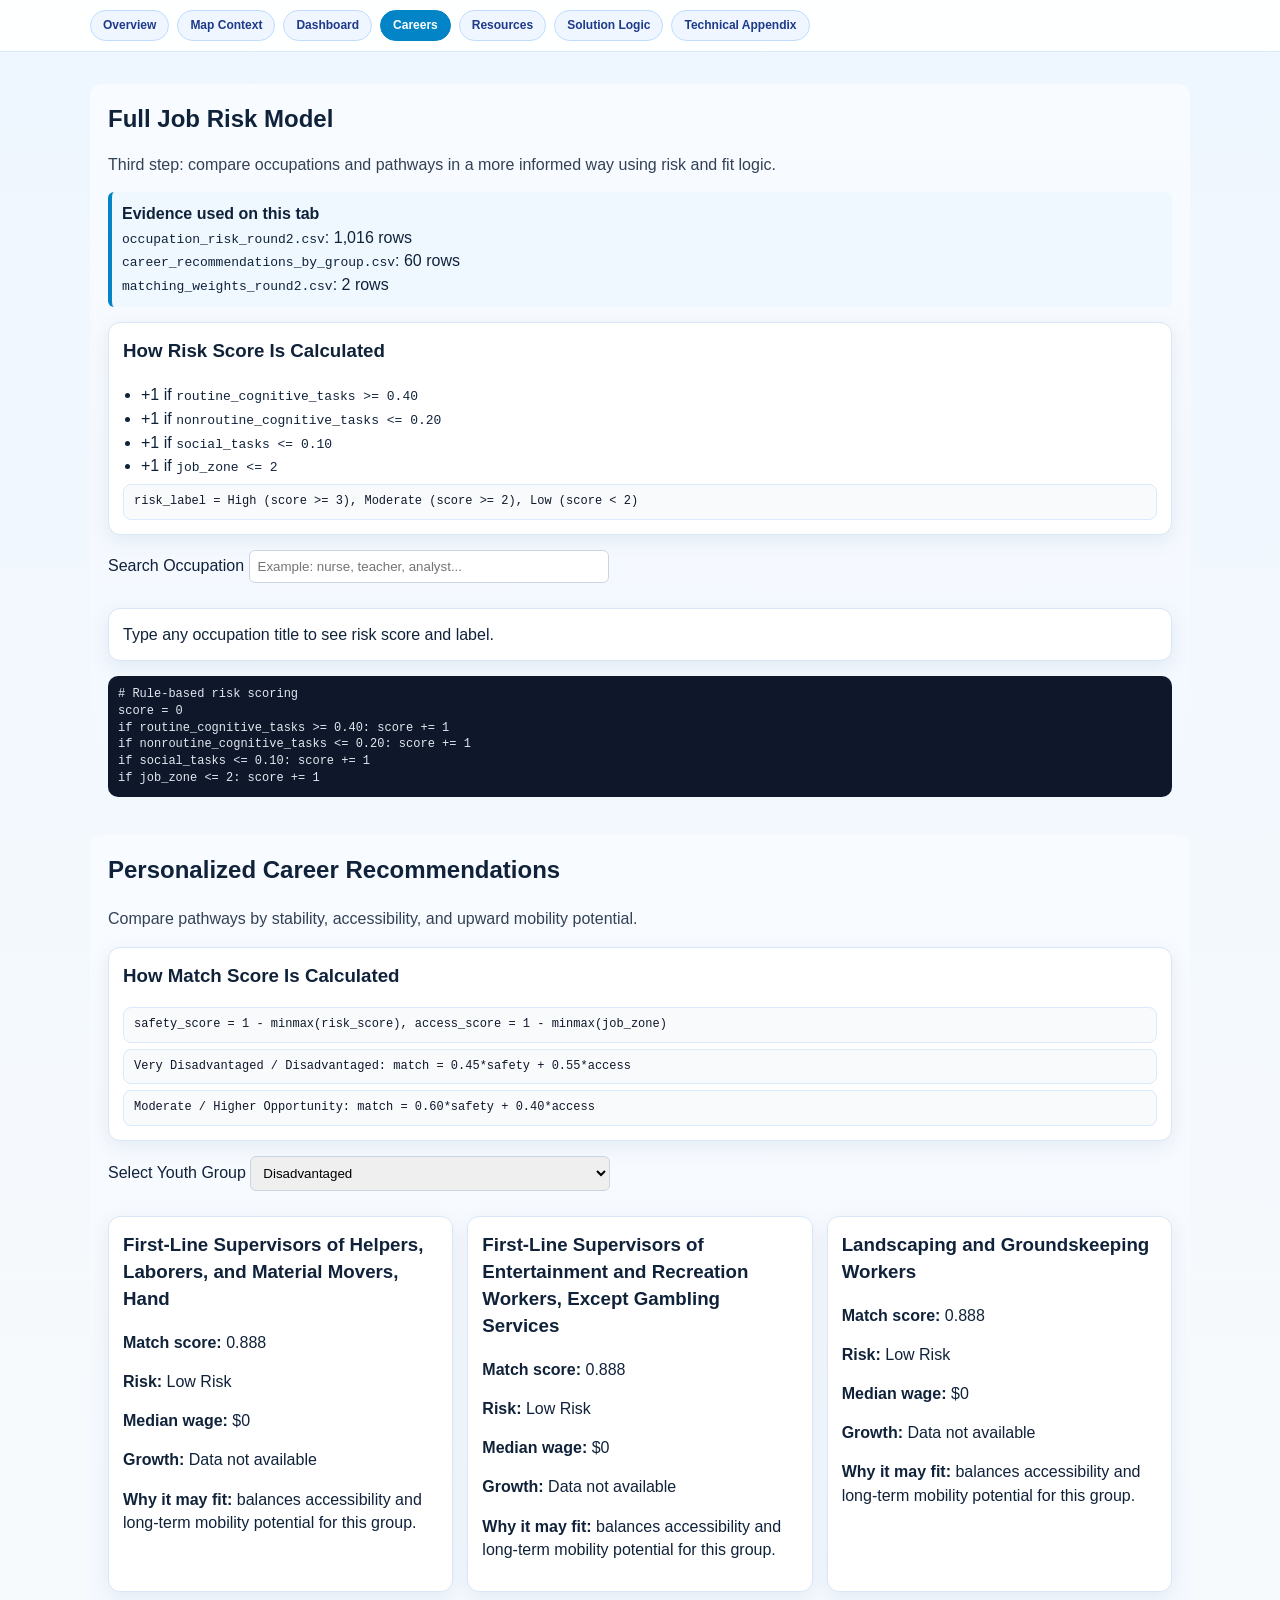
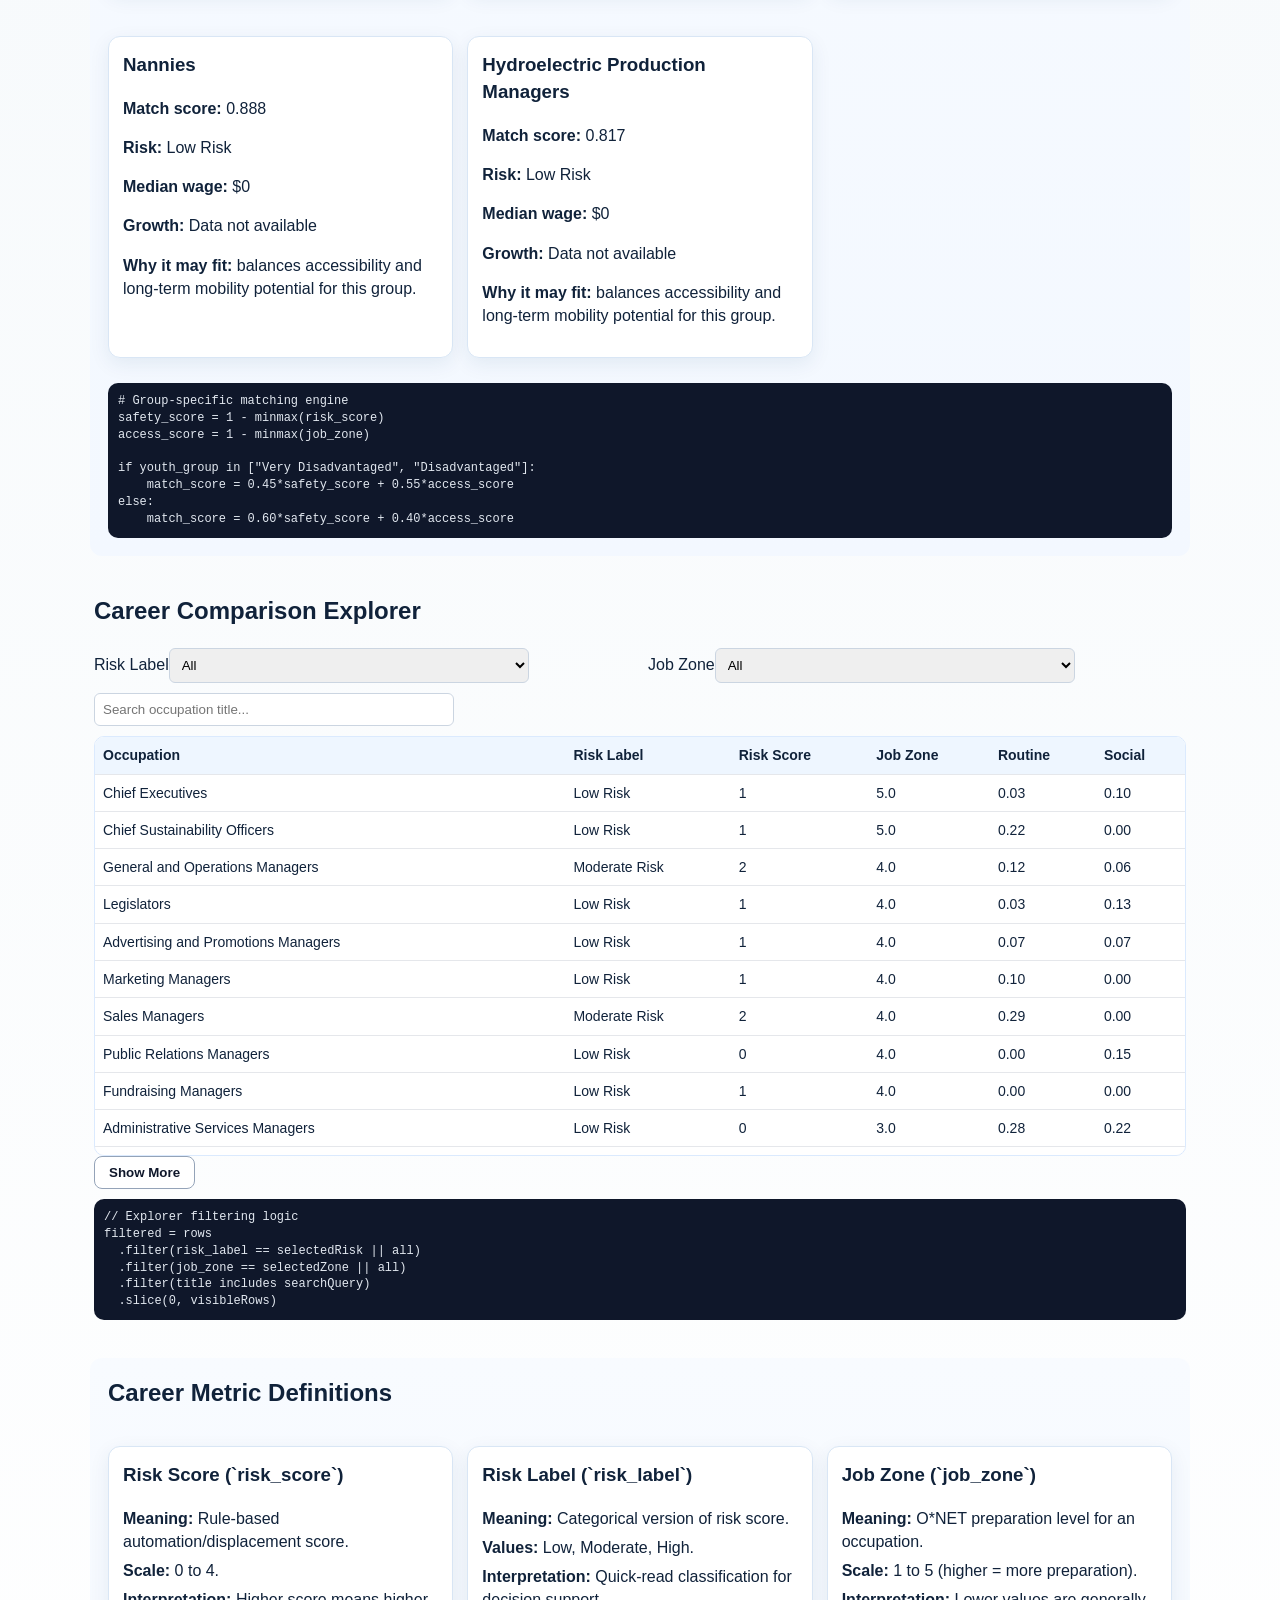
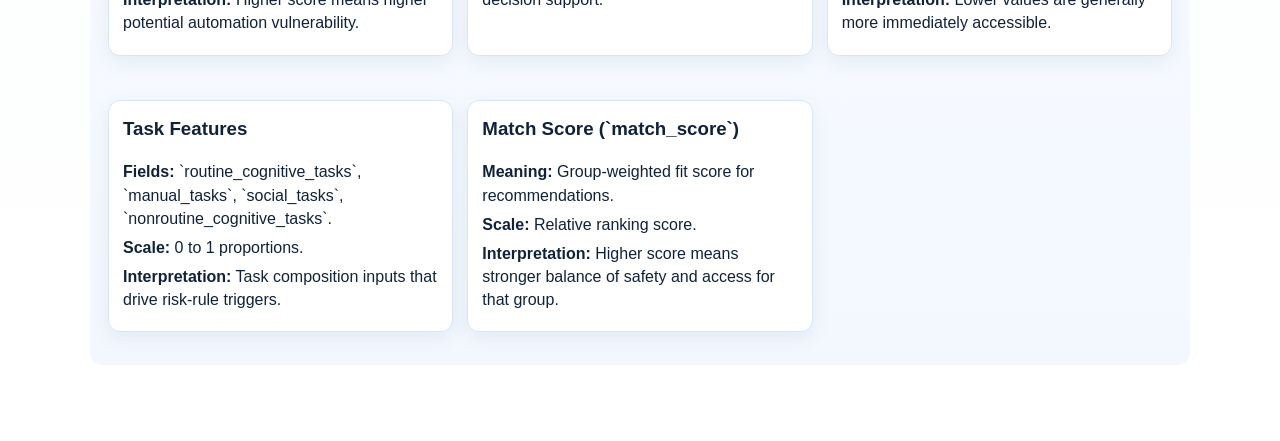
==== careers.html @ b9b9efe5 "Initial website publish Made-with: Cursor" ====
<!DOCTYPE html>
<html lang="en">
<head>
  <meta charset="UTF-8" />
  <meta name="viewport" content="width=device-width, initial-scale=1.0" />
  <title>Upward Mobility - Careers</title>
  <link rel="stylesheet" href="styles.css" />
</head>
<body class="page-careers">
  <nav class="top-nav" aria-label="Primary">
    <div class="container top-nav-inner">
      <a class="nav-overview" href="index.html">Overview</a>
      <a class="nav-problem" href="problem.html">Map Context</a>
      <a class="nav-dashboard" href="dashboard.html">Dashboard</a>
      <a class="nav-careers" href="careers.html">Careers</a>
      <a class="nav-resources" href="resources.html">Resources</a>
      <a class="nav-solution" href="solution.html">Solution Logic</a>
      <a class="nav-technical" href="technical.html">Technical Appendix</a>
    </div>
  </nav>
  <main class="container page-main">
    <section class="section page-intro alt-bg">
      <h1>Full Job Risk Model</h1>
      <p class="section-note">
        Third step: compare occupations and pathways in a more informed way using risk and fit logic.
      </p>
      <div id="careers-evidence" class="metrics"></div>
      <div class="card compact">
        <h3>How Risk Score Is Calculated</h3>
        <ul class="calc-list">
          <li>+1 if <code>routine_cognitive_tasks &gt;= 0.40</code></li>
          <li>+1 if <code>nonroutine_cognitive_tasks &lt;= 0.20</code></li>
          <li>+1 if <code>social_tasks &lt;= 0.10</code></li>
          <li>+1 if <code>job_zone &lt;= 2</code></li>
        </ul>
        <code class="formula">risk_label = High (score >= 3), Moderate (score >= 2), Low (score < 2)</code>
      </div>
      <label for="job-risk-search">Search Occupation</label>
      <input id="job-risk-search" type="text" placeholder="Example: nurse, teacher, analyst..." />
      <div id="job-risk-result"></div>
      <div class="code-example"><code># Rule-based risk scoring
score = 0
if routine_cognitive_tasks >= 0.40: score += 1
if nonroutine_cognitive_tasks <= 0.20: score += 1
if social_tasks <= 0.10: score += 1
if job_zone <= 2: score += 1</code></div>
    </section>

    <section class="section page-intro alt-bg" id="career-recommendations">
      <h2>Personalized Career Recommendations</h2>
      <p class="section-note">Compare pathways by stability, accessibility, and upward mobility potential.</p>
      <div class="card compact">
        <h3>How Match Score Is Calculated</h3>
        <code class="formula">safety_score = 1 - minmax(risk_score), access_score = 1 - minmax(job_zone)</code>
        <code class="formula">Very Disadvantaged / Disadvantaged: match = 0.45*safety + 0.55*access</code>
        <code class="formula">Moderate / Higher Opportunity: match = 0.60*safety + 0.40*access</code>
      </div>
      <label for="group-filter">Select Youth Group</label>
      <select id="group-filter"></select>
      <div id="recs-cards" class="card-grid-3"></div>
      <div class="code-example"><code># Group-specific matching engine
safety_score = 1 - minmax(risk_score)
access_score = 1 - minmax(job_zone)

if youth_group in ["Very Disadvantaged", "Disadvantaged"]:
    match_score = 0.45*safety_score + 0.55*access_score
else:
    match_score = 0.60*safety_score + 0.40*access_score</code></div>
    </section>
    <section class="section">
      <h2>Career Comparison Explorer</h2>
      <div class="grid-2">
        <div><label for="risk-filter">Risk Label</label><select id="risk-filter"><option value="">All</option></select></div>
        <div><label for="jobzone-filter">Job Zone</label><select id="jobzone-filter"><option value="">All</option></select></div>
      </div>
      <input id="occupation-search" type="text" placeholder="Search occupation title..." />
      <div class="table-wrap explorer-table-wrap">
        <table id="occupation-table">
          <thead><tr><th>Occupation</th><th>Risk Label</th><th>Risk Score</th><th>Job Zone</th><th>Routine</th><th>Social</th></tr></thead>
          <tbody></tbody>
        </table>
      </div>
      <button id="show-more-btn" class="btn btn-secondary">Show More</button>
      <div class="code-example"><code>// Explorer filtering logic
filtered = rows
  .filter(risk_label == selectedRisk || all)
  .filter(job_zone == selectedZone || all)
  .filter(title includes searchQuery)
  .slice(0, visibleRows)</code></div>
    </section>

    <section class="section alt-bg">
      <h2>Career Metric Definitions</h2>
      <div class="card-grid-3">
        <article class="card compact definition-card">
          <h3>Risk Score (`risk_score`)</h3>
          <p><strong>Meaning:</strong> Rule-based automation/displacement score.</p>
          <p><strong>Scale:</strong> 0 to 4.</p>
          <p><strong>Interpretation:</strong> Higher score means higher potential automation vulnerability.</p>
        </article>
        <article class="card compact definition-card">
          <h3>Risk Label (`risk_label`)</h3>
          <p><strong>Meaning:</strong> Categorical version of risk score.</p>
          <p><strong>Values:</strong> Low, Moderate, High.</p>
          <p><strong>Interpretation:</strong> Quick-read classification for decision support.</p>
        </article>
        <article class="card compact definition-card">
          <h3>Job Zone (`job_zone`)</h3>
          <p><strong>Meaning:</strong> O*NET preparation level for an occupation.</p>
          <p><strong>Scale:</strong> 1 to 5 (higher = more preparation).</p>
          <p><strong>Interpretation:</strong> Lower values are generally more immediately accessible.</p>
        </article>
        <article class="card compact definition-card">
          <h3>Task Features</h3>
          <p><strong>Fields:</strong> `routine_cognitive_tasks`, `manual_tasks`, `social_tasks`, `nonroutine_cognitive_tasks`.</p>
          <p><strong>Scale:</strong> 0 to 1 proportions.</p>
          <p><strong>Interpretation:</strong> Task composition inputs that drive risk-rule triggers.</p>
        </article>
        <article class="card compact definition-card">
          <h3>Match Score (`match_score`)</h3>
          <p><strong>Meaning:</strong> Group-weighted fit score for recommendations.</p>
          <p><strong>Scale:</strong> Relative ranking score.</p>
          <p><strong>Interpretation:</strong> Higher score means stronger balance of safety and access for that group.</p>
        </article>
      </div>
    </section>
  </main>
  <script src="script.js"></script>
</body>
</html>
---- styles.css ----
* {
  box-sizing: border-box;
}

body {
  margin: 0;
  font-family: "Inter", "Segoe UI", Arial, sans-serif;
  background: linear-gradient(180deg, #eef6ff 0%, #f7fafc 42%, #ffffff 100%);
  color: #10223a;
  line-height: 1.45;
  scroll-behavior: smooth;
}

.container {
  width: min(1100px, 92%);
  margin: 0 auto;
}

.hero {
  padding: 34px 0 16px;
}

h1, h2, h3 {
  margin-top: 0;
}

.subtitle {
  color: #27496d;
  margin-top: 4px;
}

.tagline {
  font-size: 13px;
  color: #3f6188;
  margin-top: 6px;
}

.card {
  background: #ffffff;
  border: 1px solid #d9e6f5;
  border-radius: 12px;
  padding: 18px;
  margin: 15px 0;
  box-shadow: 0 6px 20px rgba(18, 58, 98, 0.08);
}

.grid-2 {
  display: grid;
  grid-template-columns: 1fr 1fr;
  gap: 16px;
}

.metrics {
  background: #eff8ff;
  border-left: 4px solid #0284c7;
  padding: 10px;
  margin-top: 10px;
  border-radius: 6px;
}

.decision-box {
  margin-top: 10px;
  background: #f0fdf4;
  border: 1px solid #bbf7d0;
  border-left: 4px solid #16a34a;
  border-radius: 6px;
  padding: 10px;
  color: #14532d;
}

.badge-prototype {
  display: inline-block;
  margin-bottom: 8px;
  background: #fff7ed;
  color: #9a3412;
  border: 1px solid #fdba74;
  border-radius: 999px;
  padding: 2px 10px;
  font-size: 12px;
  font-weight: 600;
}

.stats-grid {
  display: grid;
  grid-template-columns: repeat(4, minmax(0, 1fr));
  gap: 10px;
}

.stat-card {
  background: linear-gradient(180deg, #f8fcff 0%, #f2f9ff 100%);
  border: 1px solid #cfe3f8;
  border-radius: 8px;
  padding: 10px;
}

.stat-label {
  font-size: 12px;
  color: #3f6188;
}

.stat-value {
  font-size: 22px;
  font-weight: 700;
  margin-top: 2px;
}

.small-note {
  color: #64748b;
  font-size: 12px;
  margin-top: 8px;
}

#fairness ul {
  margin: 8px 0 0;
  padding-left: 18px;
}

.bars {
  margin-top: 10px;
}

.bar-row {
  display: grid;
  grid-template-columns: 90px 1fr 60px;
  align-items: center;
  gap: 8px;
  margin-bottom: 6px;
  font-size: 13px;
}

.bar-track {
  width: 100%;
  background: #ddeaf7;
  border-radius: 99px;
  overflow: hidden;
  height: 12px;
}

.bar-fill {
  height: 12px;
  background: linear-gradient(90deg, #0ea5e9, #14b8a6);
}

input, select {
  width: 100%;
  max-width: 360px;
  padding: 8px;
  border-radius: 6px;
  border: 1px solid #cbd5e1;
  margin-bottom: 10px;
}

.table-wrap {
  overflow-x: auto;
}

table {
  width: 100%;
  border-collapse: collapse;
  background: #fff;
}

th, td {
  border-bottom: 1px solid #e5e7eb;
  padding: 8px;
  text-align: left;
  font-size: 14px;
}

th {
  background: #eef6ff;
}

.footer {
  padding: 16px 0 30px;
  color: #335a84;
}

ol {
  padding-left: 18px;
}

.progress-card {
  background: #f8fbff;
  border: 1px solid #cfe3f8;
  border-radius: 8px;
  padding: 12px;
}

.hero {
  background: radial-gradient(circle at top right, #dbeafe 0%, transparent 45%);
  padding: 96px 0 40px;
  min-height: 82vh;
  display: flex;
  align-items: center;
}

.hero-inner {
  max-width: 1100px;
  display: grid;
  grid-template-columns: 1.2fr 0.8fr;
  gap: 18px;
  align-items: start;
}

.mission {
  max-width: 760px;
  color: #1f3a59;
}

.hero-actions {
  display: flex;
  gap: 10px;
  flex-wrap: wrap;
  margin-top: 14px;
}

.quick-nav {
  margin-top: 14px;
  display: flex;
  flex-wrap: wrap;
  gap: 8px;
}

.quick-nav a {
  text-decoration: none;
  font-size: 12px;
  border: 1px solid #bfdbfe;
  background: #eff6ff;
  color: #1e3a8a;
  border-radius: 999px;
  padding: 4px 10px;
  font-weight: 600;
}

.btn {
  display: inline-block;
  border-radius: 8px;
  padding: 8px 14px;
  text-decoration: none;
  border: 1px solid #94a3b8;
  cursor: pointer;
  font-weight: 600;
}

.btn-primary {
  background: #0284c7;
  color: #fff;
  border-color: #0284c7;
}

.btn-secondary {
  background: #fff;
  color: #0f172a;
}

.section {
  margin: 26px 0;
  scroll-margin-top: 86px;
  padding: 12px 4px;
}

.section-note {
  color: #334155;
}

.card-grid-3 {
  display: grid;
  grid-template-columns: repeat(3, minmax(0, 1fr));
  gap: 14px;
}

.compact {
  padding: 14px;
}

.flow {
  display: flex;
  align-items: center;
  gap: 8px;
  flex-wrap: wrap;
}

.flow-node {
  padding: 10px 12px;
  border-radius: 10px;
  background: #ecfeff;
  border: 1px solid #a5f3fc;
  color: #0c4a6e;
  font-weight: 600;
}

.flow-arrow {
  font-size: 20px;
  color: #0f766e;
}

.badge-grid {
  display: flex;
  gap: 8px;
  flex-wrap: wrap;
}

.source-badge {
  border: 1px solid #bfdbfe;
  background: #eff6ff;
  color: #1e3a8a;
  border-radius: 999px;
  font-size: 12px;
  padding: 5px 10px;
  font-weight: 600;
}

.segment-chips {
  display: flex;
  flex-wrap: wrap;
  gap: 8px;
  margin: 10px 0;
}

.segment-chips span {
  padding: 5px 10px;
  border: 1px solid #dbeafe;
  border-radius: 999px;
  background: #f8fafc;
  font-size: 12px;
}

.technical,
.technical-block {
  margin-top: 12px;
}

.technical summary,
.technical-block summary {
  cursor: pointer;
  font-weight: 600;
}

.top-nav {
  position: sticky;
  top: 0;
  z-index: 1000;
  background: rgba(255, 255, 255, 0.92);
  border-bottom: 1px solid #dbeafe;
  backdrop-filter: blur(6px);
}

.top-nav-inner {
  display: flex;
  gap: 8px;
  flex-wrap: wrap;
  padding: 10px 0;
}

.top-nav a {
  text-decoration: none;
  font-size: 12px;
  border: 1px solid #bfdbfe;
  background: #eff6ff;
  color: #1e3a8a;
  border-radius: 999px;
  padding: 6px 12px;
  font-weight: 600;
  transition: all 0.2s ease;
}

.top-nav a:hover {
  background: #dbeafe;
  border-color: #93c5fd;
}

body.page-overview .top-nav .nav-overview,
body.page-problem .top-nav .nav-problem,
body.page-solution .top-nav .nav-solution,
body.page-dashboard .top-nav .nav-dashboard,
body.page-careers .top-nav .nav-careers,
body.page-resources .top-nav .nav-resources,
body.page-technical .top-nav .nav-technical {
  background: #0284c7;
  border-color: #0284c7;
  color: #ffffff;
}

.hero-kpi-card {
  background: #ffffff;
  border: 1px solid #d9e6f5;
  border-radius: 12px;
  box-shadow: 0 6px 20px rgba(18, 58, 98, 0.08);
  padding: 16px;
}

.hero-kpi-card .kpi-row {
  display: flex;
  justify-content: space-between;
  padding: 8px 0;
  border-bottom: 1px solid #e2e8f0;
}

.hero-kpi-card .kpi-row:last-child {
  border-bottom: none;
}

.alt-bg {
  background: linear-gradient(180deg, #f8fbff 0%, #f3f8ff 100%);
  border-radius: 12px;
  padding: 18px;
}

.page-main {
  padding: 24px 0 54px;
  min-height: calc(100vh - 76px);
}

.page-intro {
  margin: 8px 0 20px;
}

.page-intro h1 {
  margin-bottom: 8px;
}

.calc-list {
  margin: 8px 0 0;
  padding-left: 18px;
}

.formula {
  display: block;
  margin-top: 6px;
  padding: 8px 10px;
  background: #f8fafc;
  border: 1px solid #dbeafe;
  border-radius: 8px;
  font-family: ui-monospace, SFMono-Regular, Menlo, Consolas, monospace;
  font-size: 12px;
  color: #0f172a;
}

.definition-card p {
  margin: 6px 0;
}

.code-example {
  margin-top: 10px;
  background: #0f172a;
  color: #e2e8f0;
  border-radius: 10px;
  padding: 10px;
  overflow-x: auto;
}

.code-example code {
  font-family: ui-monospace, SFMono-Regular, Menlo, Consolas, monospace;
  font-size: 12px;
  line-height: 1.4;
  white-space: pre;
  display: block;
}

.state-map {
  margin-top: 12px;
  position: relative;
  border: 1px solid #dbeafe;
  border-radius: 12px;
  background: radial-gradient(circle at 70% 15%, #f8fbff 0%, #eaf4ff 40%, #e4efff 100%);
  overflow: hidden;
  min-height: 460px;
}

.state-map > div,
.state-map .js-plotly-plot {
  width: 100%;
  height: 460px;
}

.state-map svg {
  width: 100%;
  height: 460px;
  display: block;
}

.us-water {
  fill: #e6f2ff;
}

.us-outline {
  fill: #f8fafc;
  stroke: #93a4be;
  stroke-width: 2.2;
}

.us-inset-box {
  fill: rgba(255, 255, 255, 0.75);
  stroke: #bfdbfe;
  stroke-width: 1.2;
  stroke-dasharray: 4 3;
}

.us-inset-label {
  font-size: 11px;
  fill: #475569;
  font-weight: 700;
}

.state-marker {
  position: absolute;
  width: 14px;
  height: 14px;
  border-radius: 999px;
  border: 1px solid rgba(15, 23, 42, 0.65);
  transform: translate(-50%, -50%);
  cursor: pointer;
  transition: transform 0.14s ease, box-shadow 0.14s ease, border-color 0.14s ease;
}

.state-marker:hover {
  transform: translate(-50%, -50%) scale(1.14);
  border-color: #0c4a6e;
}

.state-marker.active {
  box-shadow: 0 0 0 4px rgba(2, 132, 199, 0.34);
  border-color: #075985;
}

.state-marker-label {
  position: absolute;
  transform: translate(-50%, 10px);
  font-size: 9px;
  font-weight: 700;
  color: #334155;
  pointer-events: none;
  opacity: 0.9;
  display: none;
}

.state-popup {
  position: absolute;
  z-index: 7;
  min-width: 220px;
  max-width: 280px;
  background: #ffffff;
  border: 1px solid #bfdbfe;
  border-radius: 10px;
  box-shadow: 0 14px 30px rgba(15, 23, 42, 0.2);
  padding: 10px 12px;
  font-size: 12px;
  line-height: 1.35;
}

.state-popup h4 {
  margin: 0 0 6px;
  font-size: 13px;
}

.state-tooltip {
  position: absolute;
  z-index: 6;
  background: rgba(15, 23, 42, 0.92);
  color: #fff;
  border-radius: 7px;
  padding: 4px 7px;
  font-size: 11px;
  pointer-events: none;
  transform: translate(-50%, -120%);
  white-space: nowrap;
}

.map-legend {
  display: flex;
  align-items: center;
  gap: 8px;
  margin-top: 8px;
}

.map-legend-bar {
  height: 10px;
  width: 180px;
  border-radius: 999px;
  border: 1px solid #bfdbfe;
  background: linear-gradient(90deg, hsl(200, 85%, 90%), hsl(200, 85%, 52%));
}

.explorer-table-wrap {
  max-height: 420px;
  overflow: auto;
  border: 1px solid #dbeafe;
  border-radius: 10px;
}

.explorer-table-wrap thead th {
  position: sticky;
  top: 0;
  z-index: 2;
}

.journey-flow .flow-node {
  background: #f0f9ff;
  border-color: #bae6fd;
}

@media (max-width: 850px) {
  .grid-2 {
    grid-template-columns: 1fr;
  }

  .stats-grid {
    grid-template-columns: 1fr 1fr;
  }

  .card-grid-3 {
    grid-template-columns: 1fr;
  }

  .hero-inner {
    grid-template-columns: 1fr;
  }

  .hero {
    min-height: auto;
    padding-top: 86px;
  }

  .page-main {
    padding-top: 18px;
  }
}
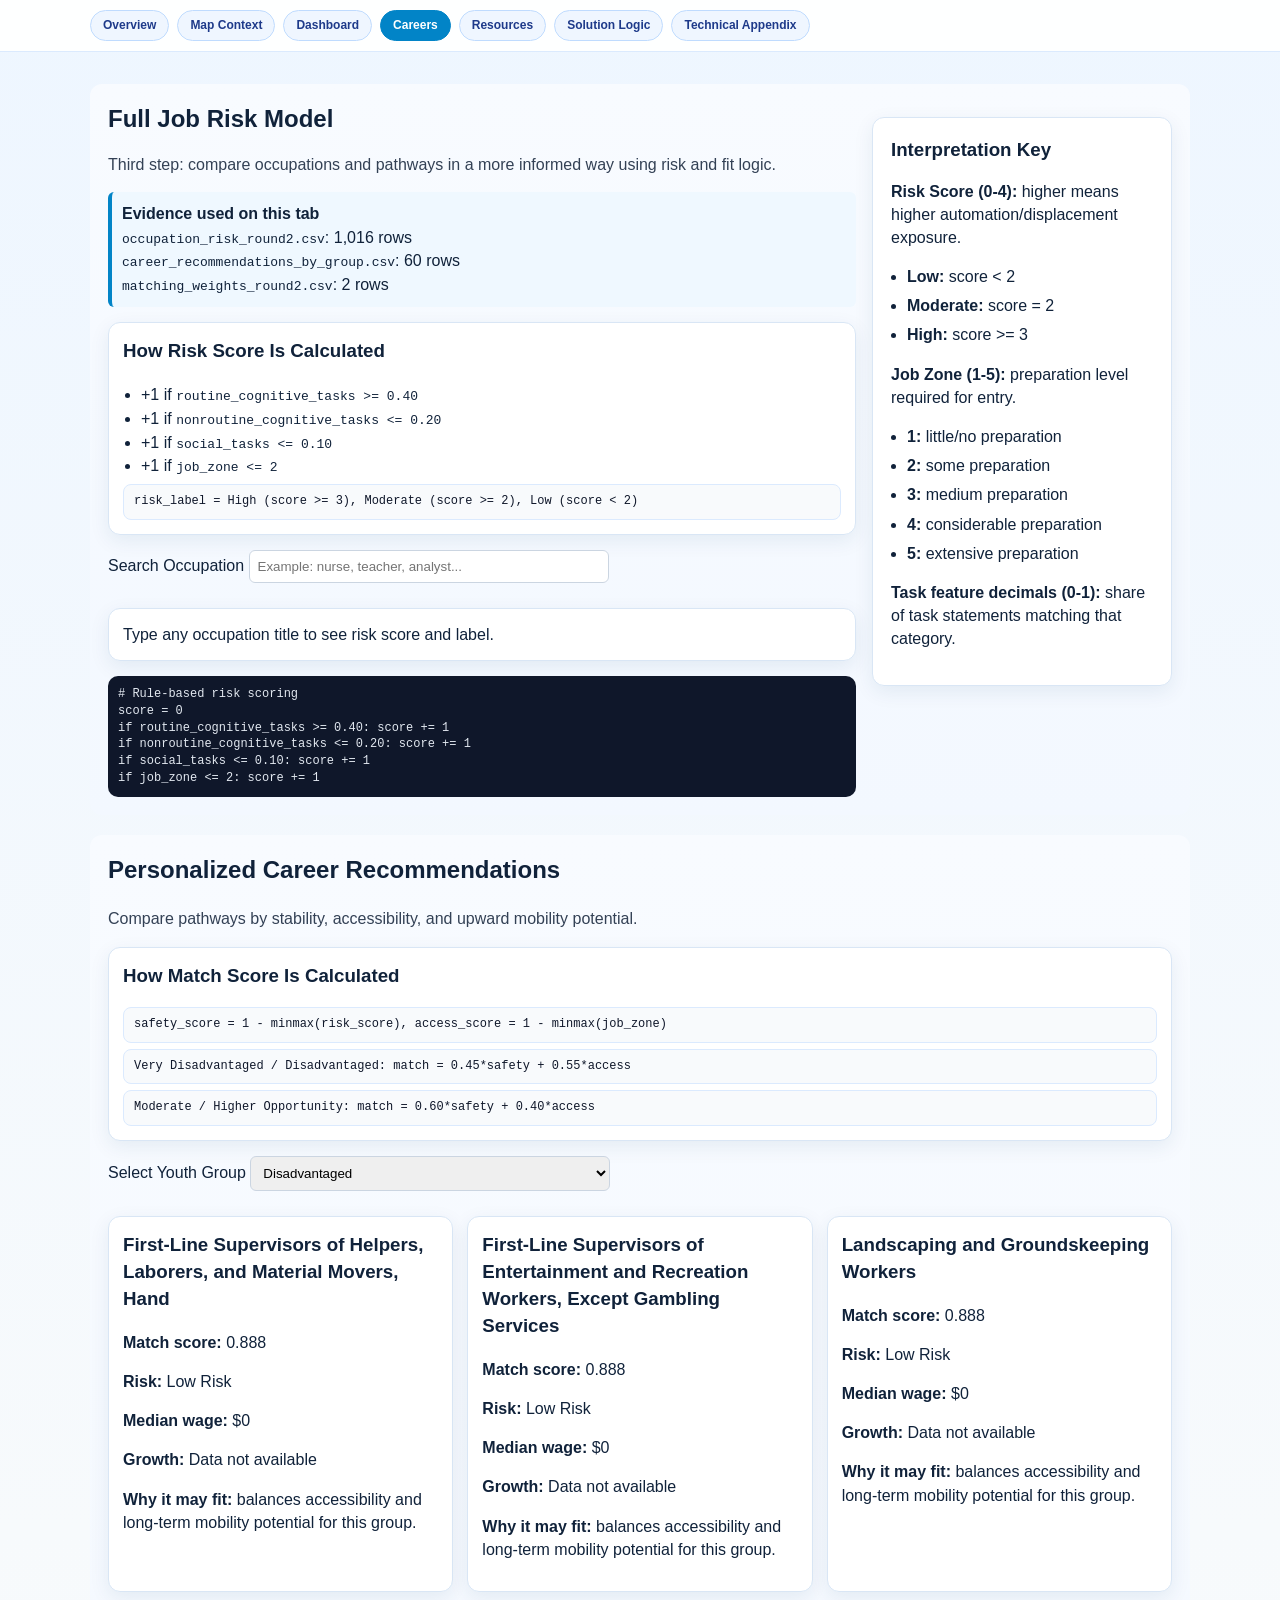
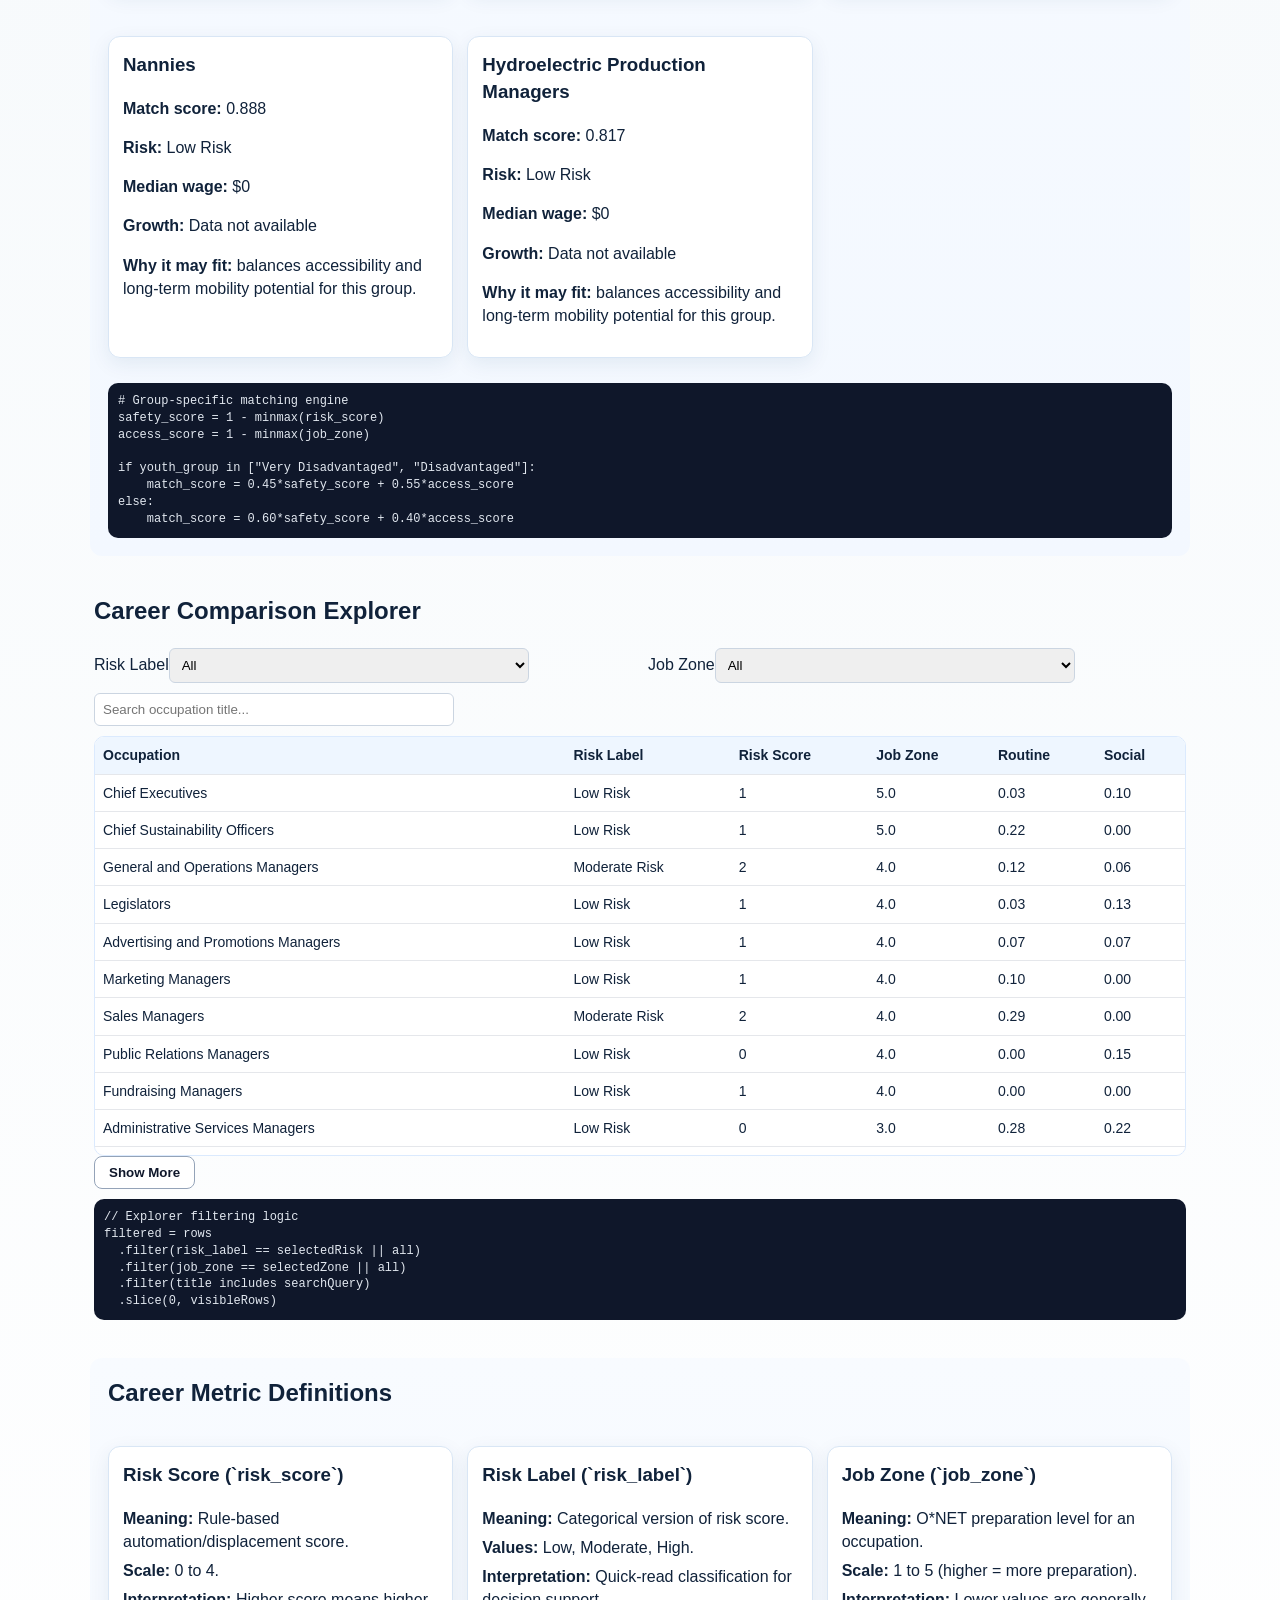
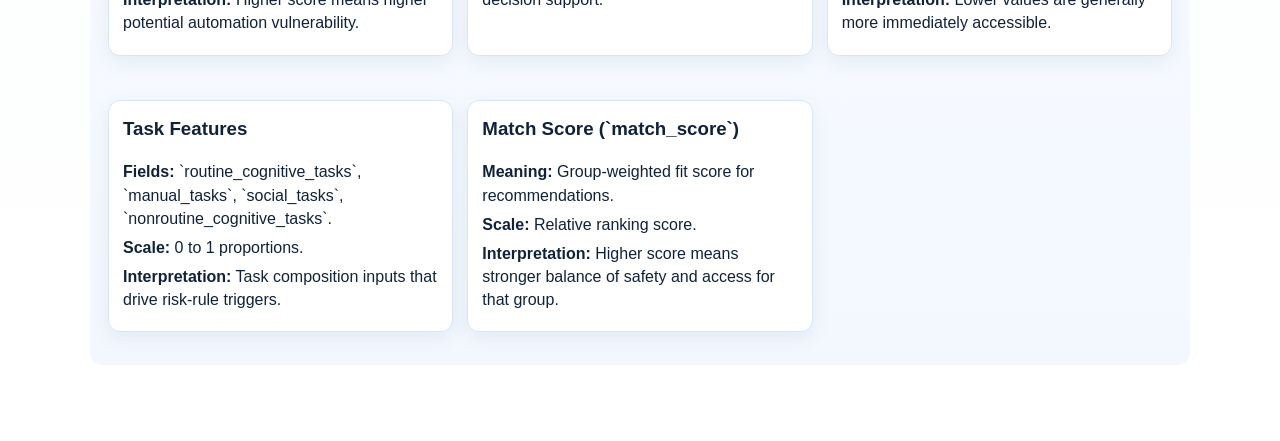
==== commit 5b389078: "Add side interpretation keys for dashboard and careers Made-with: Cursor" ====
--- a/careers.html
+++ b/careers.html
@@ -20,30 +20,52 @@
   </nav>
   <main class="container page-main">
     <section class="section page-intro alt-bg">
-      <h1>Full Job Risk Model</h1>
-      <p class="section-note">
-        Third step: compare occupations and pathways in a more informed way using risk and fit logic.
-      </p>
-      <div id="careers-evidence" class="metrics"></div>
-      <div class="card compact">
-        <h3>How Risk Score Is Calculated</h3>
-        <ul class="calc-list">
-          <li>+1 if <code>routine_cognitive_tasks &gt;= 0.40</code></li>
-          <li>+1 if <code>nonroutine_cognitive_tasks &lt;= 0.20</code></li>
-          <li>+1 if <code>social_tasks &lt;= 0.10</code></li>
-          <li>+1 if <code>job_zone &lt;= 2</code></li>
-        </ul>
-        <code class="formula">risk_label = High (score >= 3), Moderate (score >= 2), Low (score < 2)</code>
-      </div>
-      <label for="job-risk-search">Search Occupation</label>
-      <input id="job-risk-search" type="text" placeholder="Example: nurse, teacher, analyst..." />
-      <div id="job-risk-result"></div>
-      <div class="code-example"><code># Rule-based risk scoring
+      <div class="with-side-key">
+        <div>
+          <h1>Full Job Risk Model</h1>
+          <p class="section-note">
+            Third step: compare occupations and pathways in a more informed way using risk and fit logic.
+          </p>
+          <div id="careers-evidence" class="metrics"></div>
+          <div class="card compact">
+            <h3>How Risk Score Is Calculated</h3>
+            <ul class="calc-list">
+              <li>+1 if <code>routine_cognitive_tasks &gt;= 0.40</code></li>
+              <li>+1 if <code>nonroutine_cognitive_tasks &lt;= 0.20</code></li>
+              <li>+1 if <code>social_tasks &lt;= 0.10</code></li>
+              <li>+1 if <code>job_zone &lt;= 2</code></li>
+            </ul>
+            <code class="formula">risk_label = High (score >= 3), Moderate (score >= 2), Low (score < 2)</code>
+          </div>
+          <label for="job-risk-search">Search Occupation</label>
+          <input id="job-risk-search" type="text" placeholder="Example: nurse, teacher, analyst..." />
+          <div id="job-risk-result"></div>
+          <div class="code-example"><code># Rule-based risk scoring
 score = 0
 if routine_cognitive_tasks >= 0.40: score += 1
 if nonroutine_cognitive_tasks <= 0.20: score += 1
 if social_tasks <= 0.10: score += 1
 if job_zone <= 2: score += 1</code></div>
+        </div>
+        <aside class="card side-key">
+          <h3>Interpretation Key</h3>
+          <p><strong>Risk Score (0-4):</strong> higher means higher automation/displacement exposure.</p>
+          <ul class="key-list">
+            <li><strong>Low:</strong> score &lt; 2</li>
+            <li><strong>Moderate:</strong> score = 2</li>
+            <li><strong>High:</strong> score &gt;= 3</li>
+          </ul>
+          <p><strong>Job Zone (1-5):</strong> preparation level required for entry.</p>
+          <ul class="key-list">
+            <li><strong>1:</strong> little/no preparation</li>
+            <li><strong>2:</strong> some preparation</li>
+            <li><strong>3:</strong> medium preparation</li>
+            <li><strong>4:</strong> considerable preparation</li>
+            <li><strong>5:</strong> extensive preparation</li>
+          </ul>
+          <p><strong>Task feature decimals (0-1):</strong> share of task statements matching that category.</p>
+        </aside>
+      </div>
     </section>
 
     <section class="section page-intro alt-bg" id="career-recommendations">
--- a/styles.css
+++ b/styles.css
@@ -439,6 +439,31 @@
 
 .definition-card p {
   margin: 6px 0;
+}
+
+.with-side-key {
+  display: grid;
+  grid-template-columns: minmax(0, 1fr) 300px;
+  gap: 16px;
+  align-items: start;
+}
+
+.side-key {
+  position: sticky;
+  top: 82px;
+}
+
+.side-key h3 {
+  margin-bottom: 8px;
+}
+
+.key-list {
+  margin: 8px 0 0;
+  padding-left: 16px;
+}
+
+.key-list li {
+  margin-bottom: 6px;
 }
 
 .code-example {
@@ -625,4 +650,12 @@
   .page-main {
     padding-top: 18px;
   }
-}
+
+  .with-side-key {
+    grid-template-columns: 1fr;
+  }
+
+  .side-key {
+    position: static;
+  }
+}
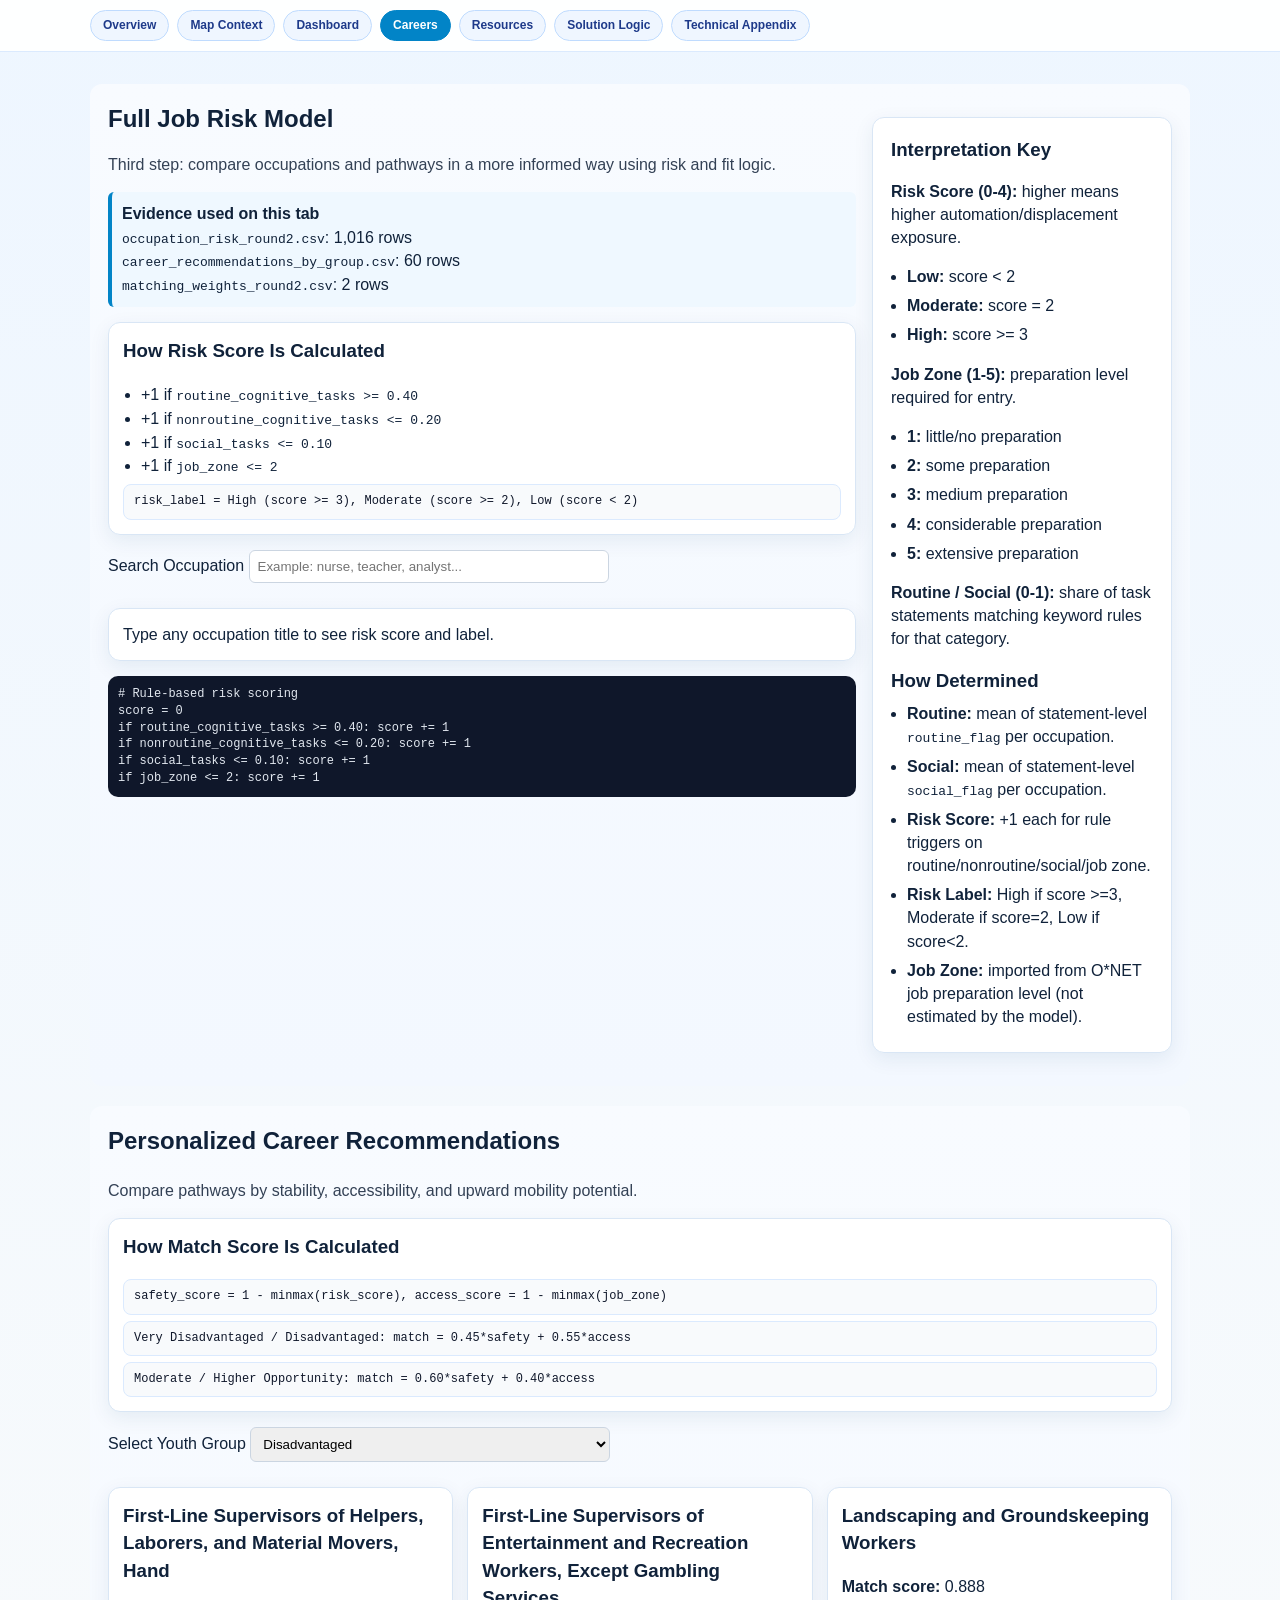
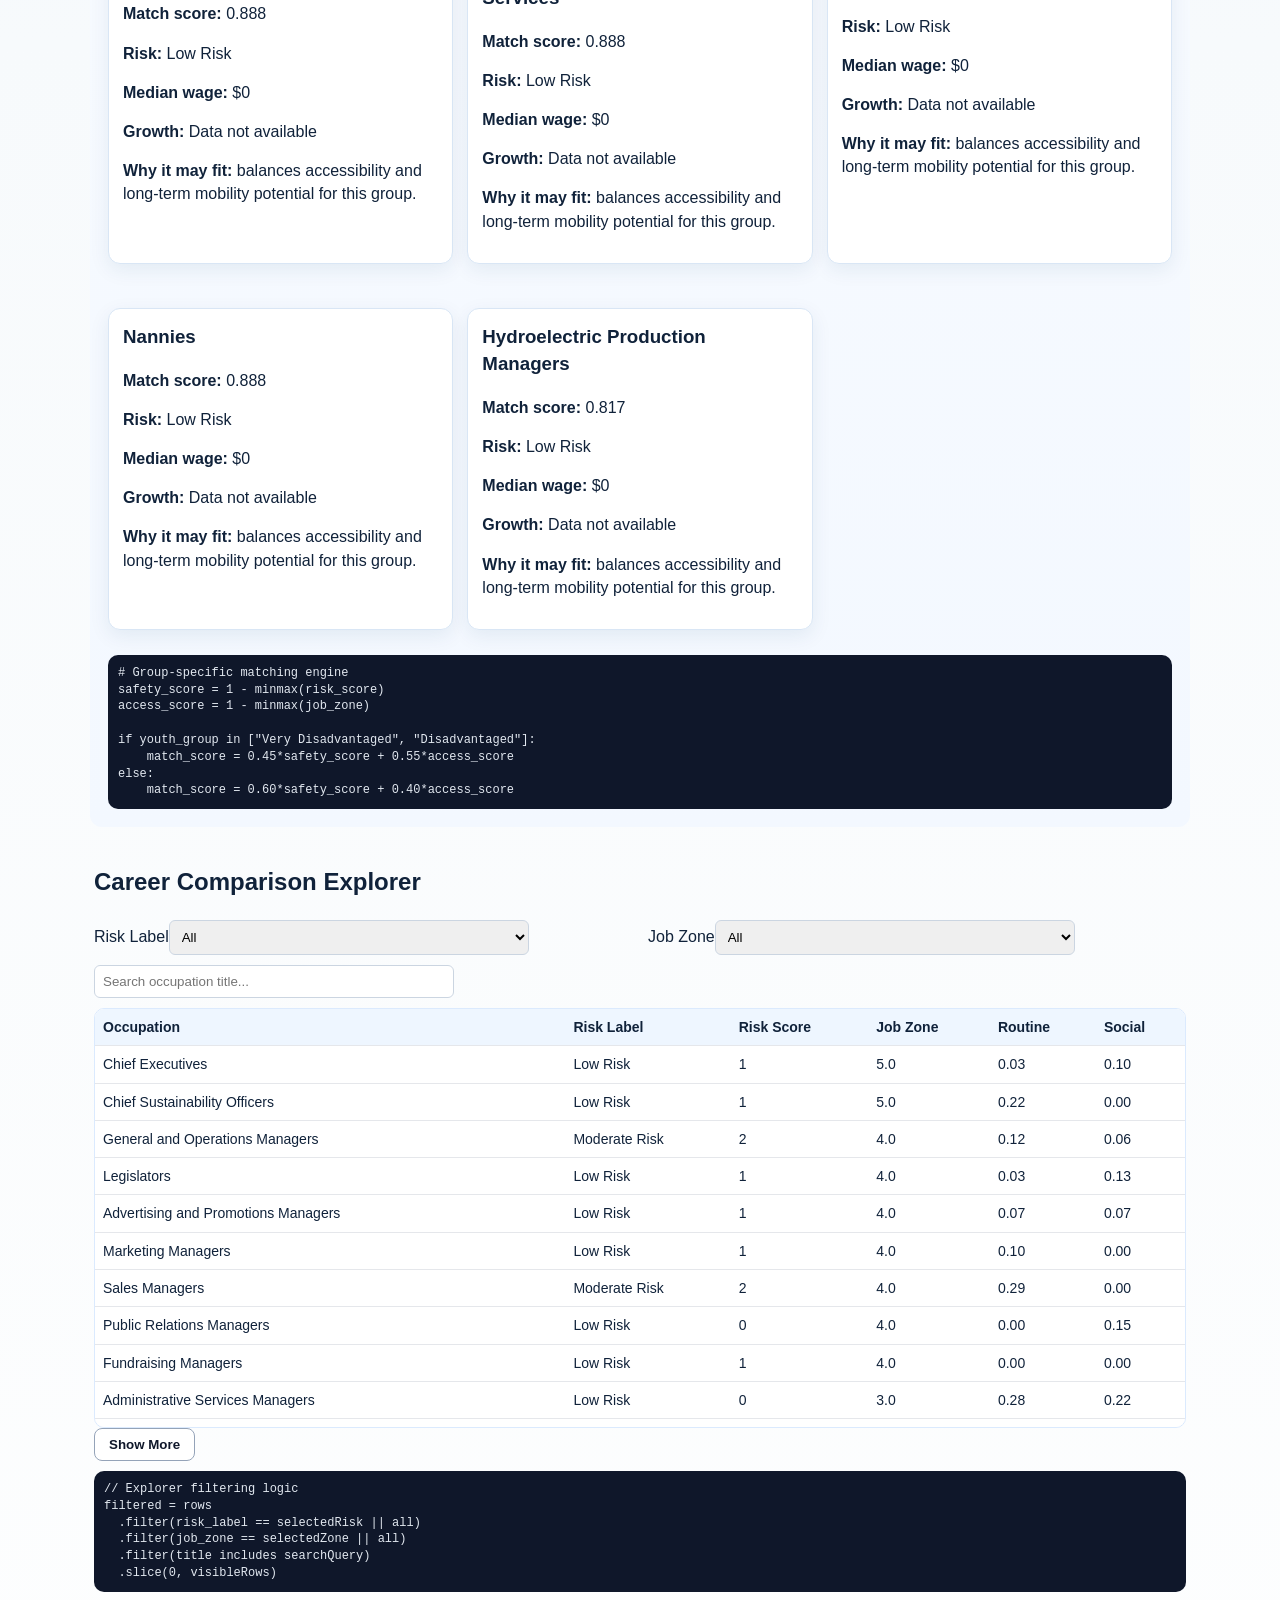
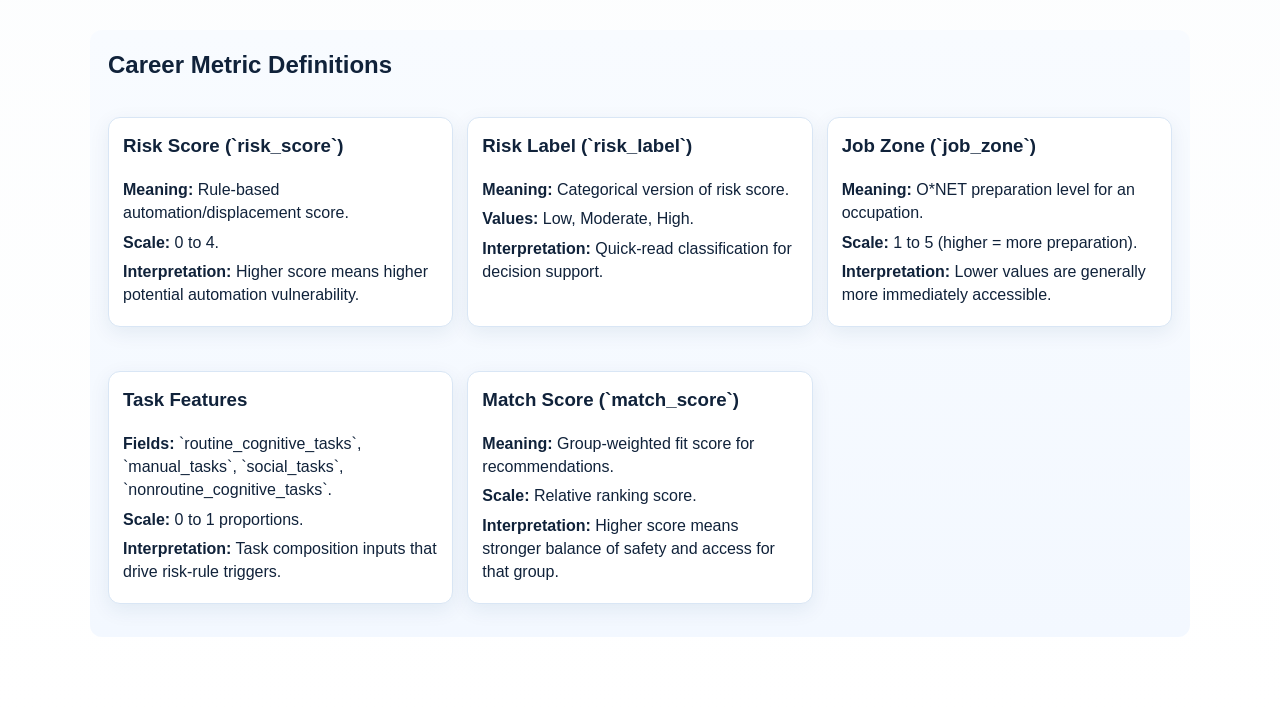
==== commit ba33f157: "Add determination keys for dashboard and careers metrics Made-with: Cursor" ====
--- a/careers.html
+++ b/careers.html
@@ -63,7 +63,15 @@
             <li><strong>4:</strong> considerable preparation</li>
             <li><strong>5:</strong> extensive preparation</li>
           </ul>
-          <p><strong>Task feature decimals (0-1):</strong> share of task statements matching that category.</p>
+          <p><strong>Routine / Social (0-1):</strong> share of task statements matching keyword rules for that category.</p>
+          <h3>How Determined</h3>
+          <ul class="key-list">
+            <li><strong>Routine:</strong> mean of statement-level <code>routine_flag</code> per occupation.</li>
+            <li><strong>Social:</strong> mean of statement-level <code>social_flag</code> per occupation.</li>
+            <li><strong>Risk Score:</strong> +1 each for rule triggers on routine/nonroutine/social/job zone.</li>
+            <li><strong>Risk Label:</strong> High if score &gt;=3, Moderate if score=2, Low if score&lt;2.</li>
+            <li><strong>Job Zone:</strong> imported from O*NET job preparation level (not estimated by the model).</li>
+          </ul>
         </aside>
       </div>
     </section>
